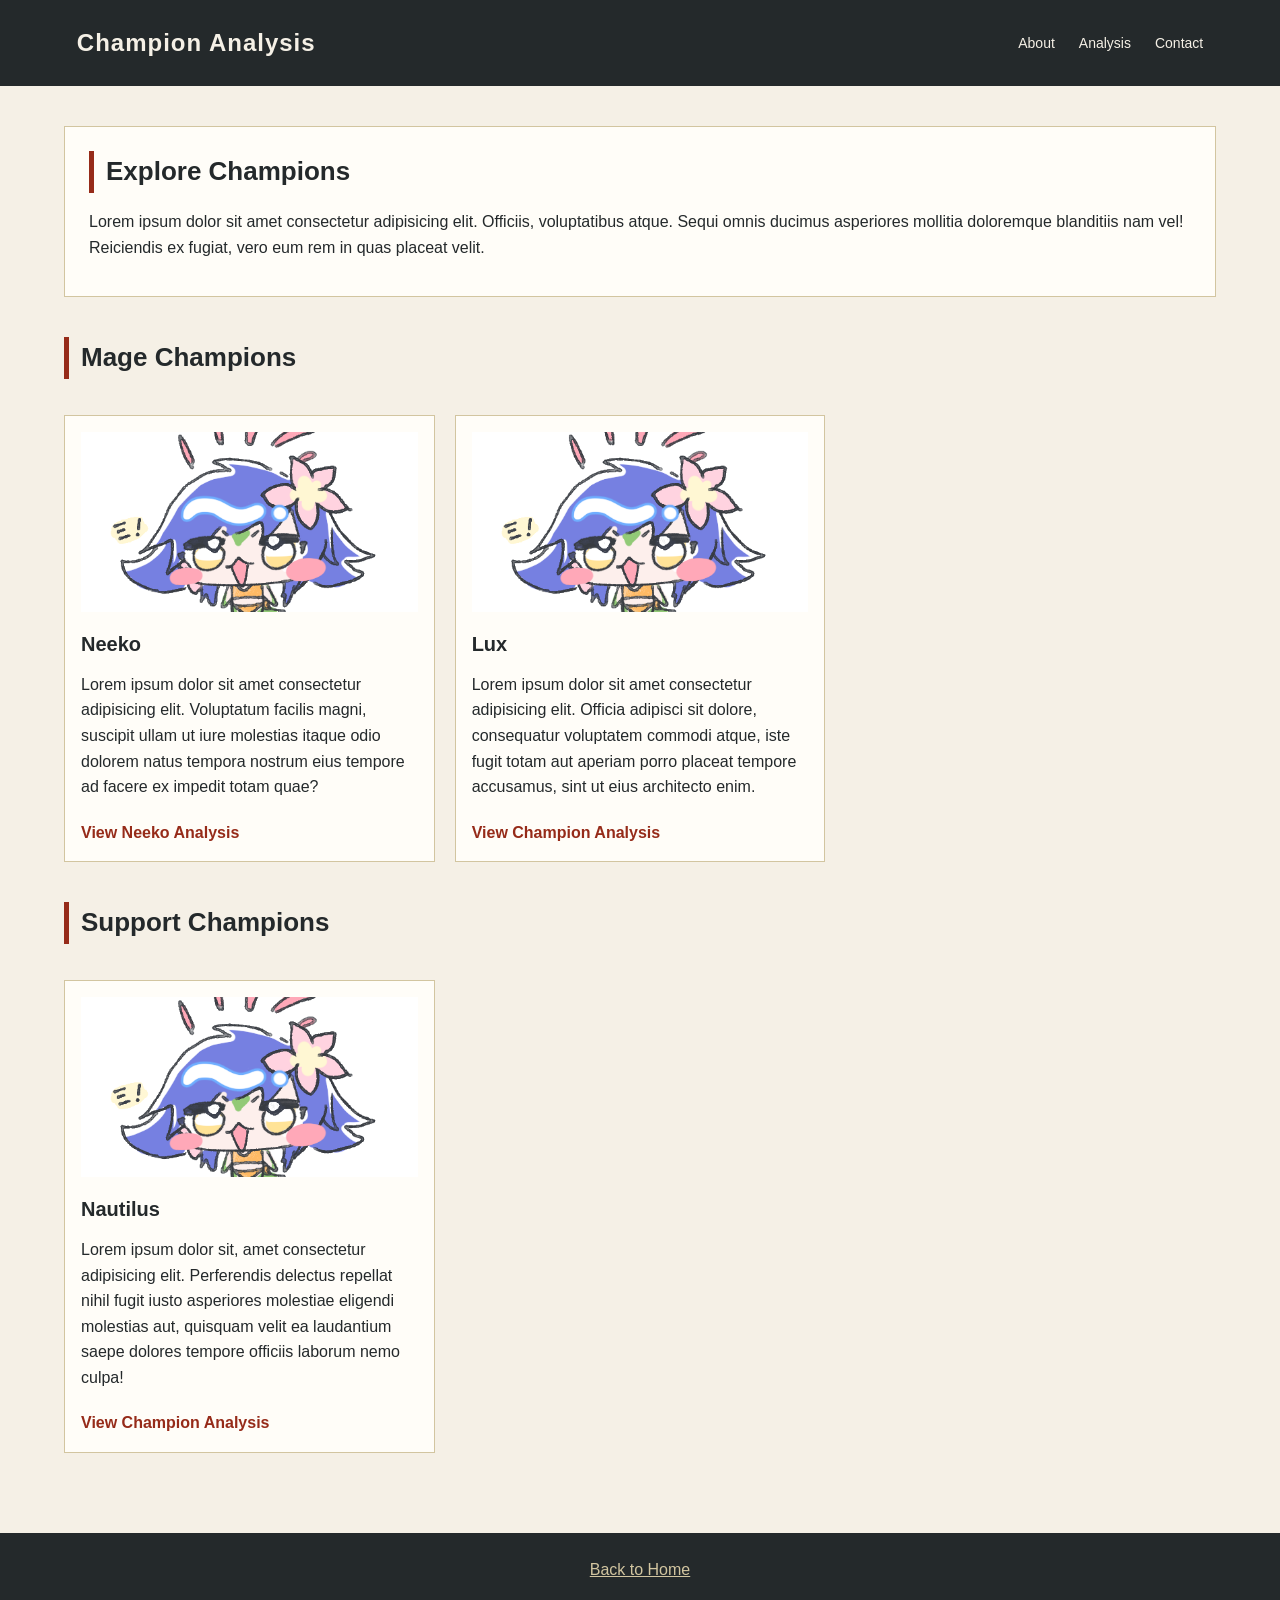
==== analysis.html @ e8d87517 "Add files via upload" ====
<!DOCTYPE html>
<html lang="en">
<head>
    <meta charset="UTF-8">
    <meta name="viewport" content="width=device-width, initial-scale=1.0">
    <title>Champion Analysis</title>
    <link rel="stylesheet" href="style.css">
</head>
<body>

    <header>
        <h1>Champion Analysis</h1>

        <nav>
            <a href="index.html">About</a>
            <a href="analysis.html">Analysis</a>
            <a href="contact.html">Contact</a>
        </nav>
    </header>

    <main>
        <section>
            <h2>Explore Champions</h2>
            <p>
                Lorem ipsum dolor sit amet consectetur adipisicing elit. Officiis, voluptatibus atque. Sequi omnis ducimus asperiores mollitia doloremque blanditiis nam vel! Reiciendis ex fugiat, vero eum rem in quas placeat velit.
            </p>
        </section>

        <section>
            <h2>Mage Champions</h2>

            <article>
                <img src="img/neeeeeko.png"
                     alt="Neeko champion artwork"
                     width="250">
                <h3>Neeko</h3>
                <p>Lorem ipsum dolor sit amet consectetur adipisicing elit. Voluptatum facilis magni, suscipit ullam ut iure molestias itaque odio dolorem natus tempora nostrum eius tempore ad facere ex impedit totam quae?</p>
                <a href="champion.html">View Neeko Analysis</a>
            </article>

            <article>
                <img src="img/neeeeeko.png"
                     alt="Lux champion artwork"
                     width="250">
                <h3>Lux</h3>
                <p>Lorem ipsum dolor sit amet consectetur adipisicing elit. Officia adipisci sit dolore, consequatur voluptatem commodi atque, iste fugit totam aut aperiam porro placeat tempore accusamus, sint ut eius architecto enim.</p>
                <a href="champion.html">View Champion Analysis</a>
            </article>
        </section>

        <section>
            <h2>Support Champions</h2>

            <article>
                <img src="img/neeeeeko.png"
                     alt="Nautilus champion artwork"
                     width="250">
                <h3>Nautilus</h3>
                <p>Lorem ipsum dolor sit, amet consectetur adipisicing elit. Perferendis delectus repellat nihil fugit iusto asperiores molestiae eligendi molestias aut, quisquam velit ea laudantium saepe dolores tempore officiis laborum nemo culpa!</p>
                <a href="champion.html">View Champion Analysis</a>
            </article>
        </section>
    </main>

    <footer>
        <a href="index.html">Back to Home</a>
    </footer>

</body>
</html>
---- style.css ----
* {
    box-sizing: border-box;
    margin: 0;
    padding: 0;
}

body {
    background-color: #f5f0e6;
    color: #24292b;
    font-family: Arial, sans-serif;
    line-height: 1.6;
}

img {
    display: block;
    max-width: 100%;
    height: auto;
}

a {
    color: inherit;
}

a:hover {
    color: #962b19;
}

header {
    background-color: #24292b;
    color: #f5f0e6;
    padding: 24px 6%;
    display: flex;
    justify-content: space-between;
    align-items: center;
    gap: 24px;
    flex-wrap: wrap;
}

header h1 {
    font-size: 24px;
    letter-spacing: 1px;
}

nav {
    display: flex;
    gap: 24px;
    flex-wrap: wrap;
}

nav a {
    color: #f5f0e6;
    text-decoration: none;
    font-size: 14px;
}

nav a:hover {
    color: #d2c5a0;
}

main {
    max-width: 1200px;
    margin: 0 auto;
    padding: 40px 24px;
}

section {
    margin-bottom: 40px;
}

h2 {
    font-size: 26px;
    margin-bottom: 16px;
    border-left: 5px solid #962b19;
    padding-left: 12px;
}

h3 {
    font-size: 20px;
    margin: 12px 0;
}

p {
    margin-bottom: 12px;
}

#about,
main > section:first-child {
    padding: 24px;
    background-color: #fffdf8;
    border: 1px solid #d2c5a0;
}

section:has(article) {
    display: grid;
    grid-template-columns: repeat(3, minmax(0, 1fr));
    gap: 20px;
}

section:has(article) > h2,
section:has(article) > p {
    grid-column: 1 / -1;
}

article {
    background-color: #fffdf8;
    border: 1px solid #d2c5a0;
    padding: 16px;
    min-width: 0;
}

article img {
    width: 100%;
    height: 180px;
    object-fit: cover;
    background-color: #24292b;
}

article a {
    display: inline-block;
    margin-top: 8px;
    color: #962b19;
    font-weight: bold;
    text-decoration: none;
}

main > section img {
    margin-bottom: 16px;
}

main > section:has(> img) img {
    max-height: 360px;
    object-fit: cover;
    object-position: center;
}

main > section:has(> img) {
    display: block;
}

main > section:has(> img) > img {
    width: 100%;
    max-width: 520px;
    background-color: #24292b;
}

form {
    max-width: 600px;
}

label {
    display: block;
    margin: 16px 0 6px;
    font-weight: bold;
}

input,
textarea {
    width: 100%;
    padding: 12px;
    border: 1px solid #b7ad96;
    background-color: #fffdf8;
    font: inherit;
}

button {
    margin-top: 16px;
    padding: 12px 24px;
    background-color: #962b19;
    color: white;
    border: none;
    cursor: pointer;
    font-size: 14px;
}

button:hover {
    background-color: #702014;
}

footer {
    background-color: #24292b;
    color: #f5f0e6;
    padding: 24px 6%;
    text-align: center;
}

footer a {
    color: #d2c5a0;
}

@media (max-width: 750px) {
    header {
        flex-direction: column;
        align-items: flex-start;
    }

    nav {
        gap: 16px;
    }

    section:has(article) {
        grid-template-columns: repeat(2, minmax(0, 1fr));
    }

    main {
        padding: 24px 16px;
    }
}

@media (max-width: 480px) {
    section:has(article) {
        grid-template-columns: 1fr;
    }

    header h1 {
        font-size: 21px;
    }
}
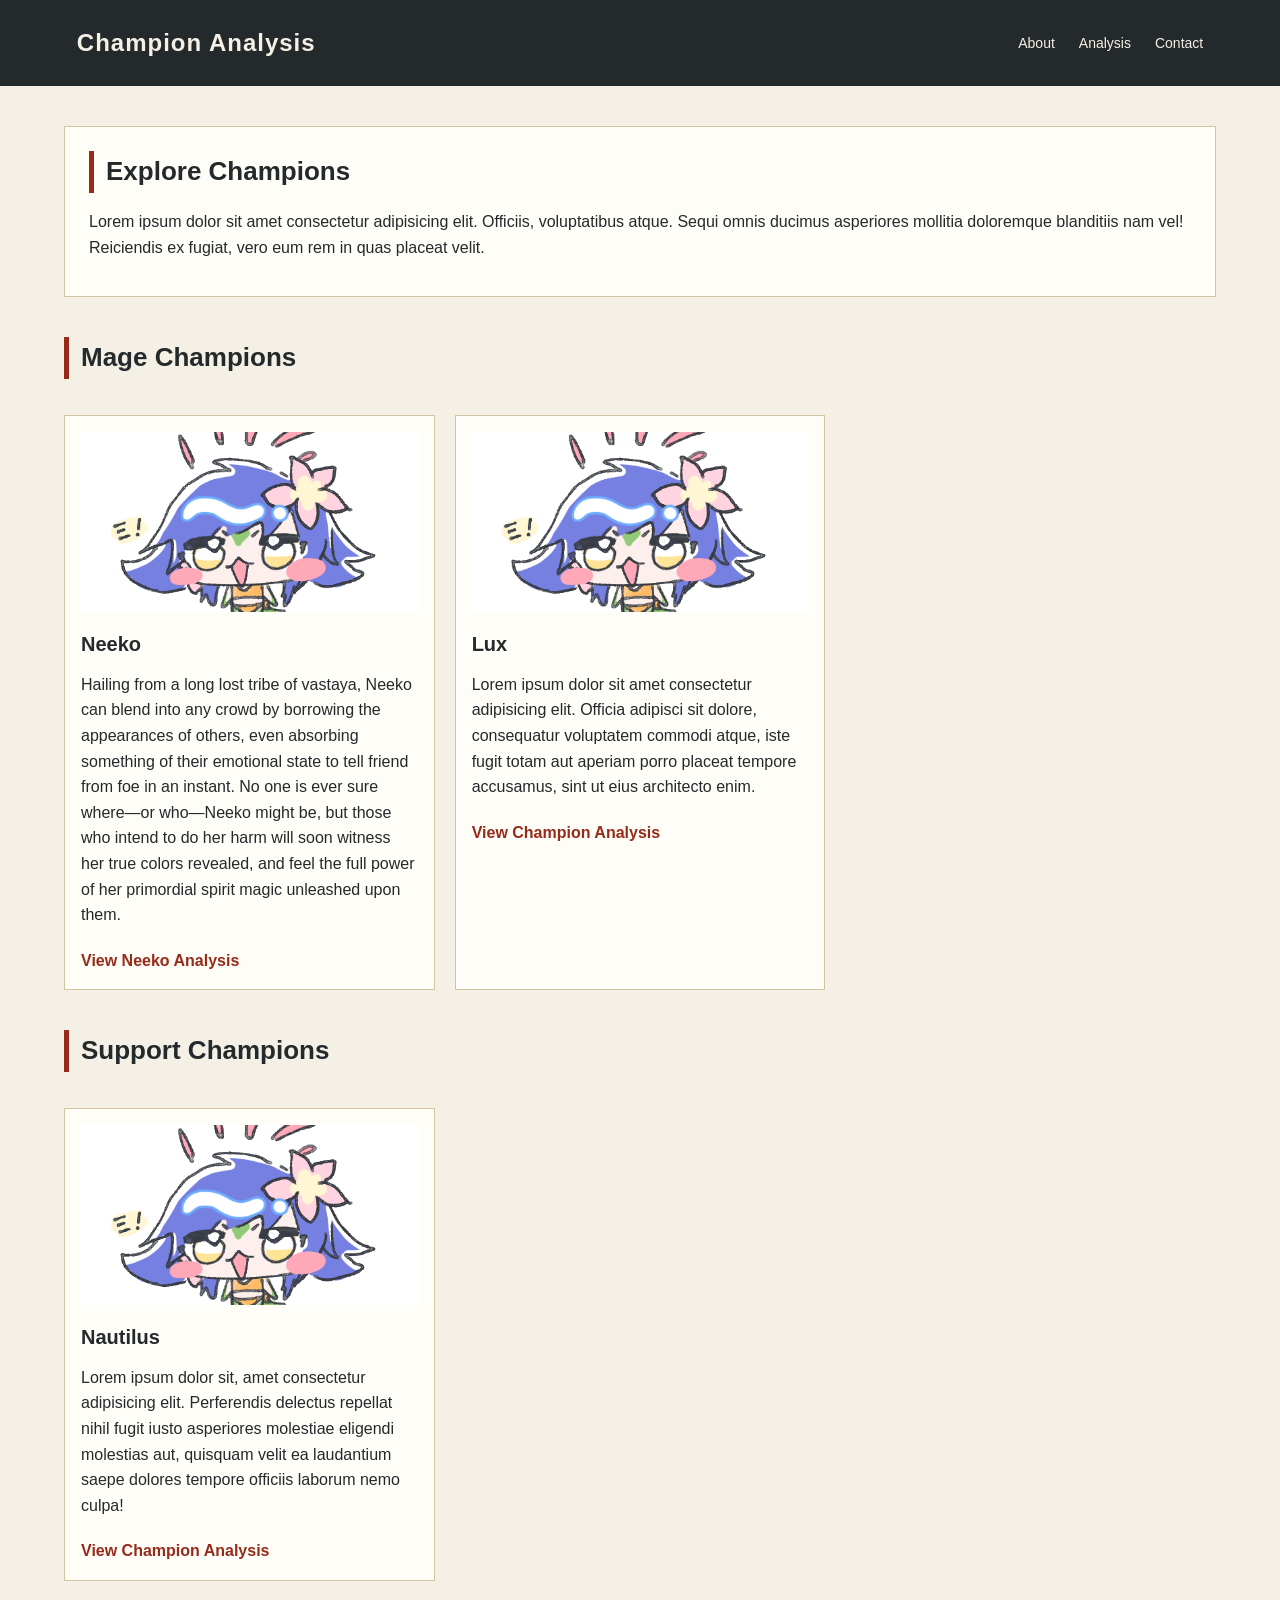
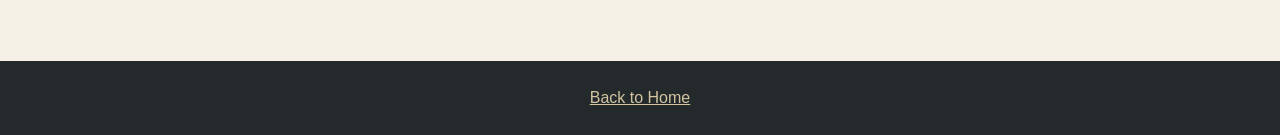
==== commit 40295dad: "Add files via upload" ====
--- a/analysis.html
+++ b/analysis.html
@@ -35,7 +35,7 @@
                      alt="Neeko champion artwork"
                      width="250">
                 <h3>Neeko</h3>
-                <p>Lorem ipsum dolor sit amet consectetur adipisicing elit. Voluptatum facilis magni, suscipit ullam ut iure molestias itaque odio dolorem natus tempora nostrum eius tempore ad facere ex impedit totam quae?</p>
+                <p>Hailing from a long lost tribe of vastaya, Neeko can blend into any crowd by borrowing the appearances of others, even absorbing something of their emotional state to tell friend from foe in an instant. No one is ever sure where—or who—Neeko might be, but those who intend to do her harm will soon witness her true colors revealed, and feel the full power of her primordial spirit magic unleashed upon them.</p>
                 <a href="champion.html">View Neeko Analysis</a>
             </article>
 
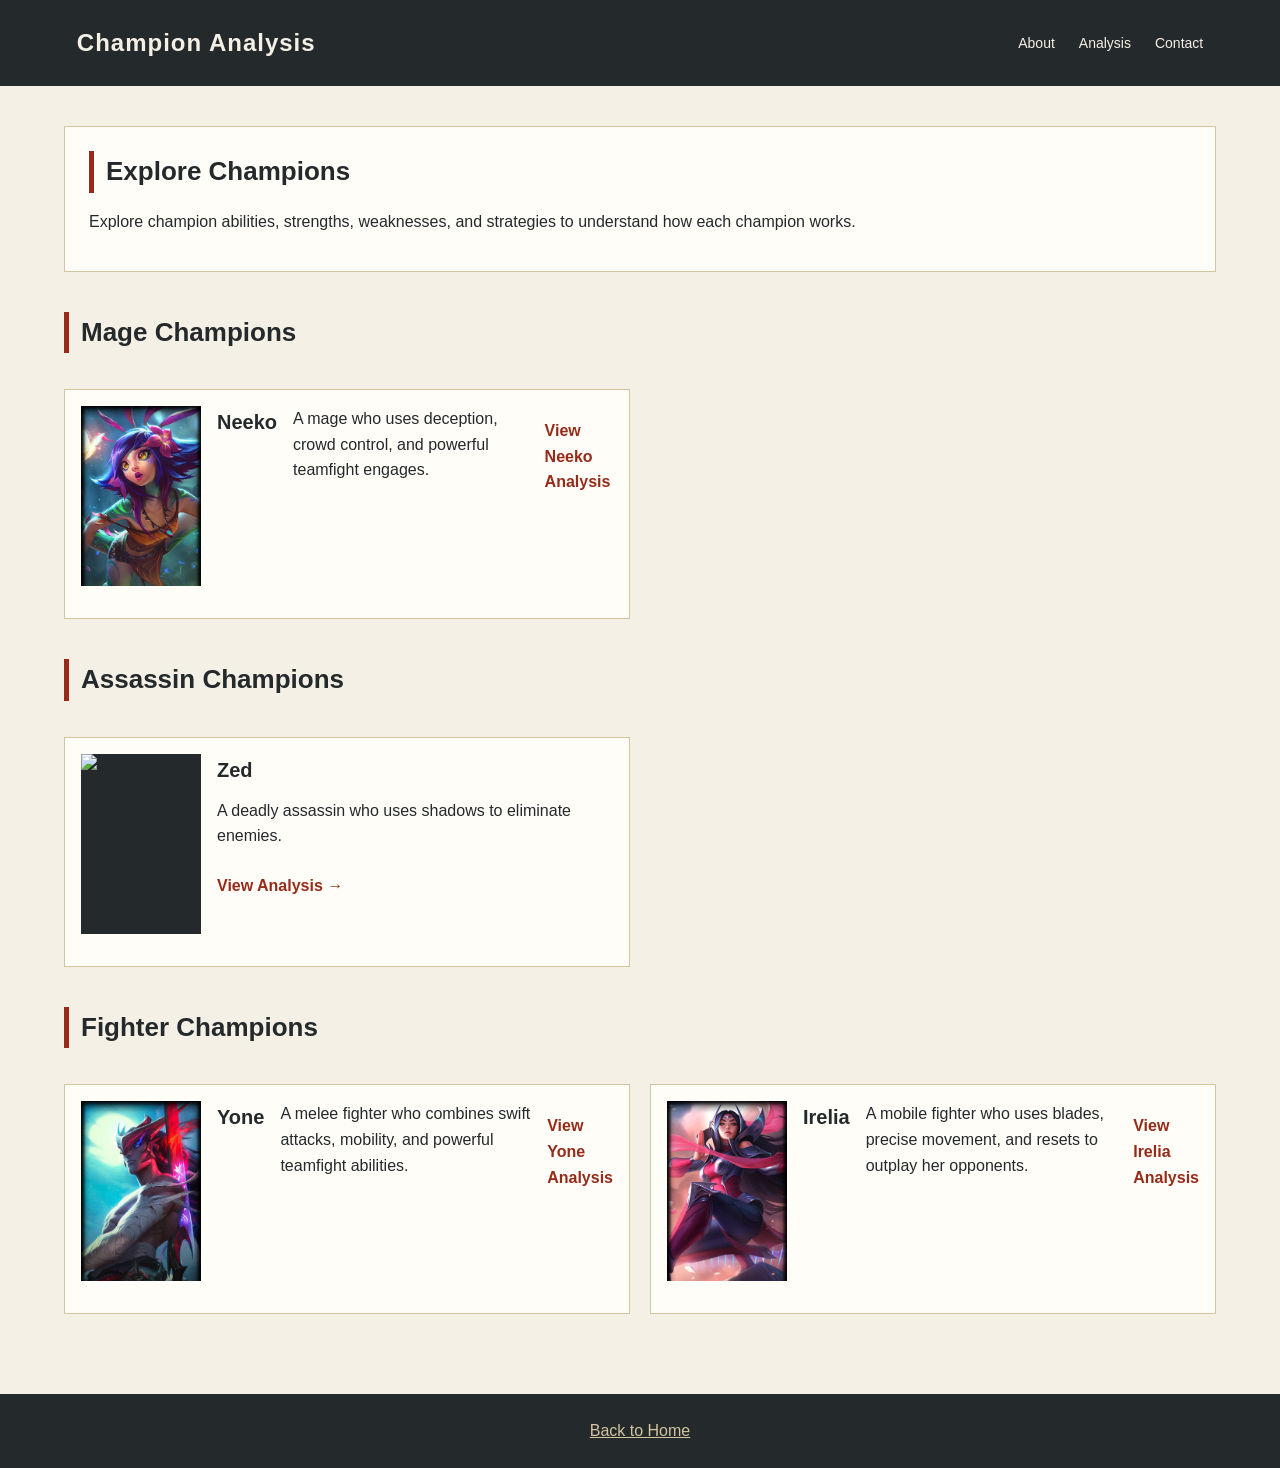
==== commit 00a49f49: "Add files via upload" ====
--- a/analysis.html
+++ b/analysis.html
@@ -23,7 +23,8 @@
         <section>
             <h2>Explore Champions</h2>
             <p>
-                Lorem ipsum dolor sit amet consectetur adipisicing elit. Officiis, voluptatibus atque. Sequi omnis ducimus asperiores mollitia doloremque blanditiis nam vel! Reiciendis ex fugiat, vero eum rem in quas placeat velit.
+                Explore champion abilities, strengths, weaknesses,
+                and strategies to understand how each champion works.
             </p>
         </section>
 
@@ -31,34 +32,57 @@
             <h2>Mage Champions</h2>
 
             <article>
-                <img src="img/neeeeeko.png"
+                <img src="img/Neeko.jpg"
                      alt="Neeko champion artwork"
                      width="250">
                 <h3>Neeko</h3>
-                <p>Hailing from a long lost tribe of vastaya, Neeko can blend into any crowd by borrowing the appearances of others, even absorbing something of their emotional state to tell friend from foe in an instant. No one is ever sure where—or who—Neeko might be, but those who intend to do her harm will soon witness her true colors revealed, and feel the full power of her primordial spirit magic unleashed upon them.</p>
+                <p>
+                    A mage who uses deception, crowd control,
+                    and powerful teamfight engages.
+                </p>
                 <a href="champion.html">View Neeko Analysis</a>
-            </article>
-
-            <article>
-                <img src="img/neeeeeko.png"
-                     alt="Lux champion artwork"
-                     width="250">
-                <h3>Lux</h3>
-                <p>Lorem ipsum dolor sit amet consectetur adipisicing elit. Officia adipisci sit dolore, consequatur voluptatem commodi atque, iste fugit totam aut aperiam porro placeat tempore accusamus, sint ut eius architecto enim.</p>
-                <a href="champion.html">View Champion Analysis</a>
             </article>
         </section>
 
         <section>
-            <h2>Support Champions</h2>
+            <h2>Assassin Champions</h2>
+
+           <article>
+    <img src="img/zed.jpg" alt="Zed">
+
+    <div>
+        <h3>Zed</h3>
+        <p>A deadly assassin who uses shadows to eliminate enemies.</p>
+        <a href="zed.html">View Analysis →</a>
+    </div>
+</article>
+        </section>
+
+        <section>
+            <h2>Fighter Champions</h2>
 
             <article>
-                <img src="img/neeeeeko.png"
-                     alt="Nautilus champion artwork"
+                <img src="img/Yone.jpg"
+                     alt="Yone champion artwork"
                      width="250">
-                <h3>Nautilus</h3>
-                <p>Lorem ipsum dolor sit, amet consectetur adipisicing elit. Perferendis delectus repellat nihil fugit iusto asperiores molestiae eligendi molestias aut, quisquam velit ea laudantium saepe dolores tempore officiis laborum nemo culpa!</p>
-                <a href="champion.html">View Champion Analysis</a>
+                <h3>Yone</h3>
+                <p>
+                    A melee fighter who combines swift attacks,
+                    mobility, and powerful teamfight abilities.
+                </p>
+                <a href="yone.html">View Yone Analysis</a>
+            </article>
+
+            <article>
+                <img src="img/Irelia.jpg"
+                     alt="Irelia champion artwork"
+                     width="250">
+                <h3>Irelia</h3>
+                <p>
+                    A mobile fighter who uses blades, precise
+                    movement, and resets to outplay her opponents.
+                </p>
+                <a href="irelia.html">View Irelia Analysis</a>
             </article>
         </section>
     </main>
--- a/style.css
+++ b/style.css
@@ -1,4 +1,3 @@
-
 * {
     box-sizing: border-box;
     margin: 0;
@@ -15,7 +14,6 @@
 img {
     display: block;
     max-width: 100%;
-    height: auto;
 }
 
 a {
@@ -93,7 +91,7 @@
 
 section:has(article) {
     display: grid;
-    grid-template-columns: repeat(3, minmax(0, 1fr));
+    grid-template-columns: repeat(2, minmax(0, 1fr));
     gap: 20px;
 }
 
@@ -103,6 +101,9 @@
 }
 
 article {
+    display: flex;
+    gap: 16px;
+    align-items: flex-start;
     background-color: #fffdf8;
     border: 1px solid #d2c5a0;
     padding: 16px;
@@ -110,15 +111,21 @@
 }
 
 article img {
-    width: 100%;
+    width: 120px;
     height: 180px;
     object-fit: cover;
-    background-color: #24292b;
+    object-position: center top;
+    background-color: #24292b;
+    flex-shrink: 0;
+}
+
+article h3 {
+    margin-top: 0;
 }
 
 article a {
     display: inline-block;
-    margin-top: 8px;
+    margin-top: 12px;
     color: #962b19;
     font-weight: bold;
     text-decoration: none;
@@ -128,20 +135,37 @@
     margin-bottom: 16px;
 }
 
-main > section:has(> img) img {
-    max-height: 360px;
-    object-fit: cover;
-    object-position: center;
-}
-
-main > section:has(> img) {
-    display: block;
-}
-
 main > section:has(> img) > img {
     width: 100%;
     max-width: 520px;
-    background-color: #24292b;
+    max-height: 360px;
+    object-fit: cover;
+    object-position: center top;
+    background-color: #24292b;
+}
+
+.champion-info {
+    display: flex;
+    gap: 30px;
+    align-items: flex-start;
+    margin: 30px 0;
+}
+
+.champion-info img {
+    width: 35%;
+    height: 600px;
+    object-fit: cover;
+    object-position: center top;
+    flex-shrink: 0;
+}
+
+.description {
+    flex: 1;
+    min-width: 0;
+}
+
+.description h2 {
+    margin-top: 0;
 }
 
 form {
@@ -198,21 +222,36 @@
         gap: 16px;
     }
 
-    section:has(article) {
-        grid-template-columns: repeat(2, minmax(0, 1fr));
-    }
-
     main {
         padding: 24px 16px;
     }
-}
-
-@media (max-width: 480px) {
+
     section:has(article) {
         grid-template-columns: 1fr;
     }
 
+    .champion-info img {
+        height: 480px;
+    }
+}
+
+@media (max-width: 480px) {
     header h1 {
         font-size: 21px;
     }
-}
+
+    article img {
+        width: 100px;
+        height: 150px;
+    }
+
+    .champion-info {
+        flex-direction: column;
+        margin: 20px 0;
+    }
+
+    .champion-info img {
+        width: 100%;
+        height: 400px;
+    }
+}
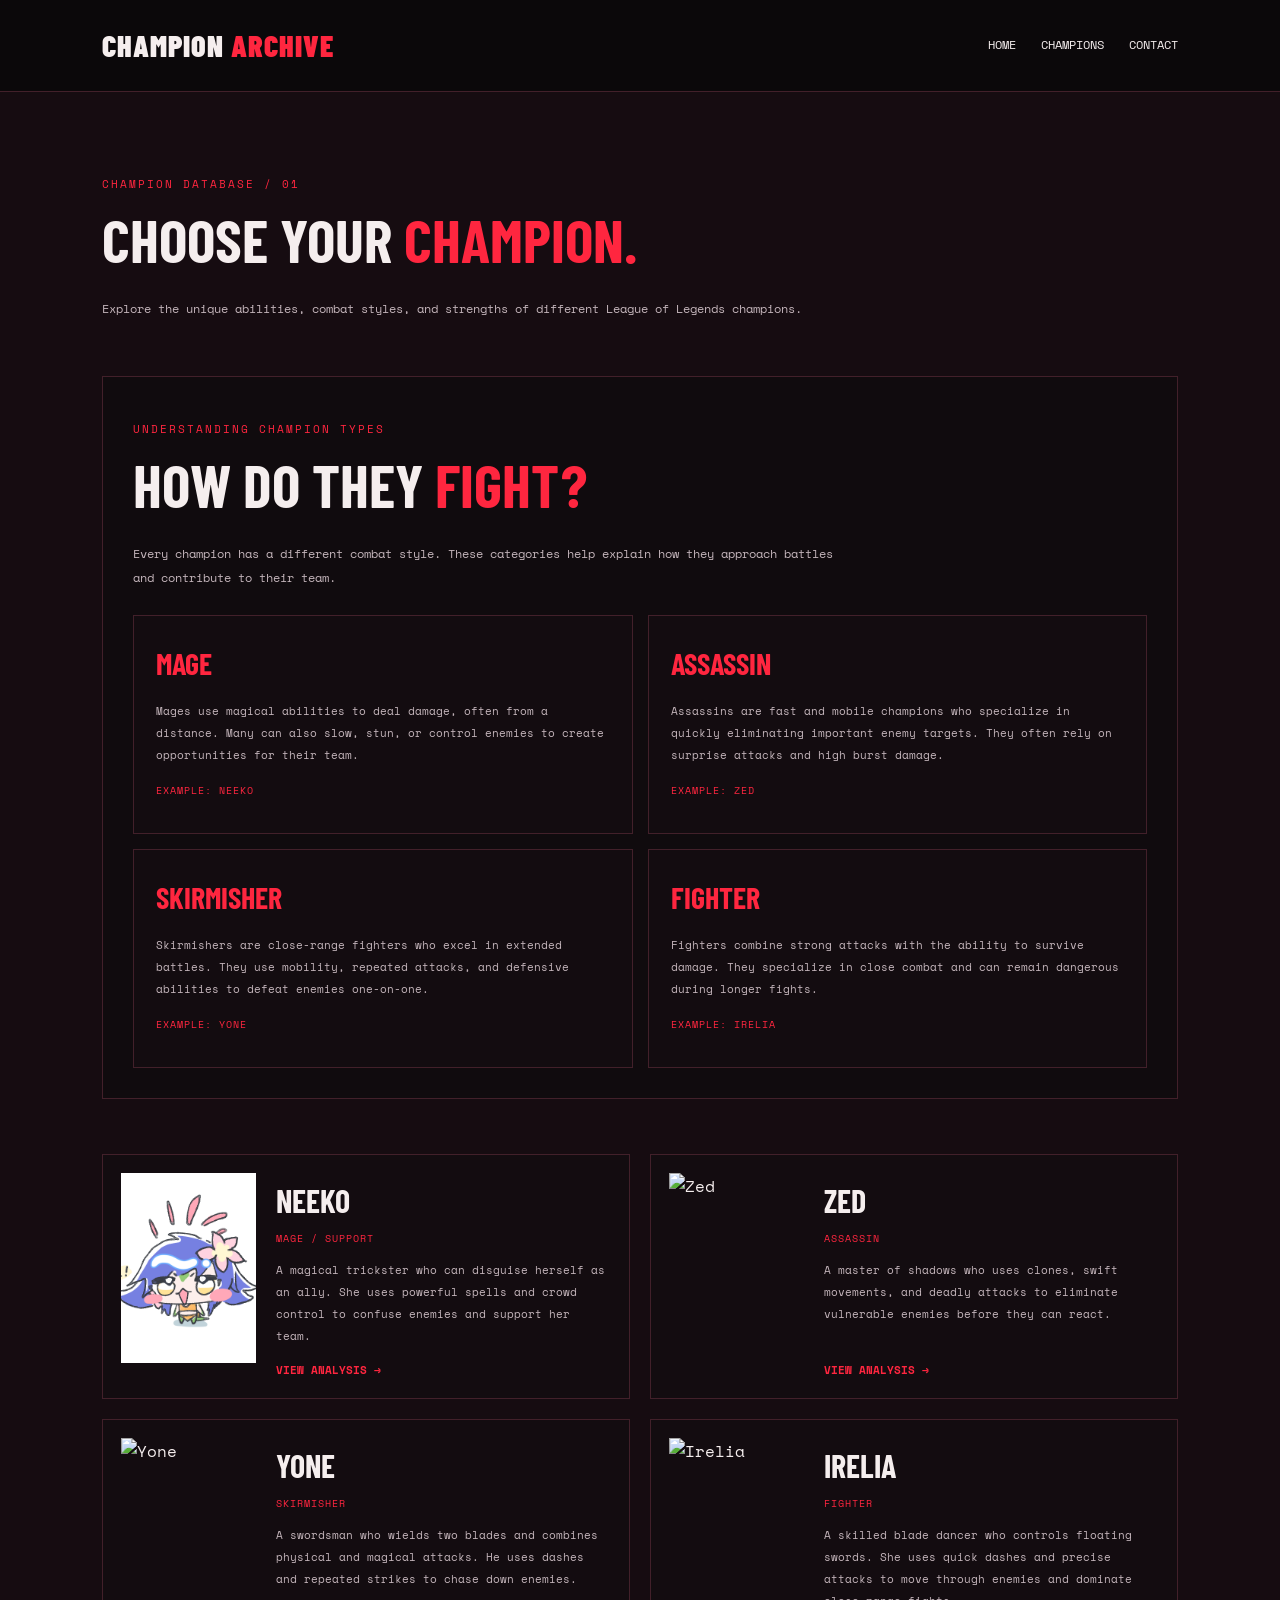
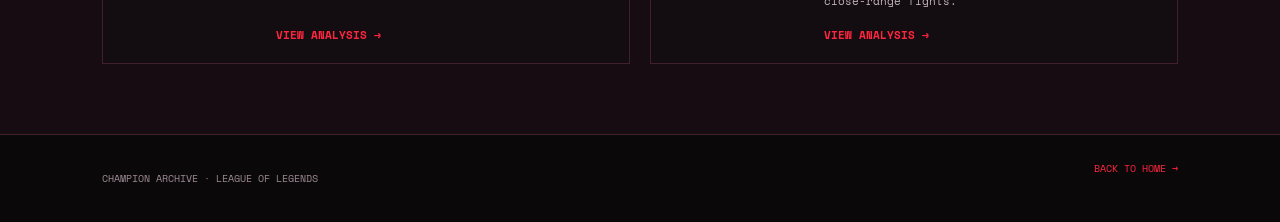
==== commit 83801088: "Add files via upload" ====
--- a/analysis.html
+++ b/analysis.html
@@ -1,95 +1,114 @@
-
 <!DOCTYPE html>
 <html lang="en">
 <head>
     <meta charset="UTF-8">
     <meta name="viewport" content="width=device-width, initial-scale=1.0">
-    <title>Champion Analysis</title>
+    <title>Champion Analysis | Champion Archive</title>
     <link rel="stylesheet" href="style.css">
 </head>
 <body>
 
-    <header>
-        <h1>Champion Analysis</h1>
+<header>
+    <a href="index.html" class="logo">CHAMPION<span> ARCHIVE</span></a>
+    <nav>
+        <a href="index.html">HOME</a>
+        <a href="analysis.html">CHAMPIONS</a>
+        <a href="contact.html">CONTACT</a>
+    </nav>
+</header>
 
-        <nav>
-            <a href="index.html">About</a>
-            <a href="analysis.html">Analysis</a>
-            <a href="contact.html">Contact</a>
-        </nav>
-    </header>
+<main>
 
-    <main>
-        <section>
-            <h2>Explore Champions</h2>
-            <p>
-                Explore champion abilities, strengths, weaknesses,
-                and strategies to understand how each champion works.
-            </p>
-        </section>
+    <section id="champions">
+        <p class="label">CHAMPION DATABASE / 01</p>
+        <h2>CHOOSE YOUR <span>CHAMPION.</span></h2>
+        <p>Explore the unique abilities, combat styles, and strengths of different League of Legends champions.</p>
 
-        <section>
-            <h2>Mage Champions</h2>
+        <div class="type-guide">
+            <p class="label">UNDERSTANDING CHAMPION TYPES</p>
+            <h2>HOW DO THEY <span>FIGHT?</span></h2>
+            <p class="type-intro">Every champion has a different combat style. These categories help explain how they approach battles and contribute to their team.</p>
 
-            <article>
-                <img src="img/Neeko.jpg"
-                     alt="Neeko champion artwork"
-                     width="250">
-                <h3>Neeko</h3>
-                <p>
-                    A mage who uses deception, crowd control,
-                    and powerful teamfight engages.
-                </p>
-                <a href="champion.html">View Neeko Analysis</a>
-            </article>
-        </section>
+            <div class="type-grid">
 
-        <section>
-            <h2>Assassin Champions</h2>
+                <article class="type-card">
+                    <h3>MAGE</h3>
+                    <p>Mages use magical abilities to deal damage, often from a distance. Many can also slow, stun, or control enemies to create opportunities for their team.</p>
+                    <p class="type-example">EXAMPLE: NEEKO</p>
+                </article>
 
-           <article>
-    <img src="img/zed.jpg" alt="Zed">
+                <article class="type-card">
+                    <h3>ASSASSIN</h3>
+                    <p>Assassins are fast and mobile champions who specialize in quickly eliminating important enemy targets. They often rely on surprise attacks and high burst damage.</p>
+                    <p class="type-example">EXAMPLE: ZED</p>
+                </article>
 
-    <div>
-        <h3>Zed</h3>
-        <p>A deadly assassin who uses shadows to eliminate enemies.</p>
-        <a href="zed.html">View Analysis →</a>
-    </div>
-</article>
-        </section>
+                <article class="type-card">
+                    <h3>SKIRMISHER</h3>
+                    <p>Skirmishers are close-range fighters who excel in extended battles. They use mobility, repeated attacks, and defensive abilities to defeat enemies one-on-one.</p>
+                    <p class="type-example">EXAMPLE: YONE</p>
+                </article>
 
-        <section>
-            <h2>Fighter Champions</h2>
+                <article class="type-card">
+                    <h3>FIGHTER</h3>
+                    <p>Fighters combine strong attacks with the ability to survive damage. They specialize in close combat and can remain dangerous during longer fights.</p>
+                    <p class="type-example">EXAMPLE: IRELIA</p>
+                </article>
 
-            <article>
-                <img src="img/Yone.jpg"
-                     alt="Yone champion artwork"
-                     width="250">
-                <h3>Yone</h3>
-                <p>
-                    A melee fighter who combines swift attacks,
-                    mobility, and powerful teamfight abilities.
-                </p>
-                <a href="yone.html">View Yone Analysis</a>
+            </div>
+        </div>
+
+        <div class="champion-grid">
+
+            <article class="champion-card">
+                <img src="img/neeeeeko.png" alt="Neeko">
+                <div>
+                    <h3>NEEKO</h3>
+                    <p class="role">MAGE / SUPPORT</p>
+                    <p>A magical trickster who can disguise herself as an ally. She uses powerful spells and crowd control to confuse enemies and support her team.</p>
+                    <a href="neeko.html">VIEW ANALYSIS →</a>
+                </div>
             </article>
 
-            <article>
-                <img src="img/Irelia.jpg"
-                     alt="Irelia champion artwork"
-                     width="250">
-                <h3>Irelia</h3>
-                <p>
-                    A mobile fighter who uses blades, precise
-                    movement, and resets to outplay her opponents.
-                </p>
-                <a href="irelia.html">View Irelia Analysis</a>
+            <article class="champion-card">
+                <img src="img/zed.jpg" alt="Zed">
+                <div>
+                    <h3>ZED</h3>
+                    <p class="role">ASSASSIN</p>
+                    <p>A master of shadows who uses clones, swift movements, and deadly attacks to eliminate vulnerable enemies before they can react.</p>
+                    <a href="zed.html">VIEW ANALYSIS →</a>
+                </div>
             </article>
-        </section>
-    </main>
 
-    <footer>
-        <a href="index.html">Back to Home</a>
-    </footer>
+            <article class="champion-card">
+                <img src="img/yone.jpg" alt="Yone">
+                <div>
+                    <h3>YONE</h3>
+                    <p class="role">SKIRMISHER</p>
+                    <p>A swordsman who wields two blades and combines physical and magical attacks. He uses dashes and repeated strikes to chase down enemies.</p>
+                    <a href="yone.html">VIEW ANALYSIS →</a>
+                </div>
+            </article>
+
+            <article class="champion-card">
+                <img src="img/irelia.jpg" alt="Irelia">
+                <div>
+                    <h3>IRELIA</h3>
+                    <p class="role">FIGHTER</p>
+                    <p>A skilled blade dancer who controls floating swords. She uses quick dashes and precise attacks to move through enemies and dominate close-range fights.</p>
+                    <a href="irelia.html">VIEW ANALYSIS →</a>
+                </div>
+            </article>
+
+        </div>
+    </section>
+
+</main>
+
+<footer>
+    <p>CHAMPION ARCHIVE · LEAGUE OF LEGENDS</p>
+    <a href="index.html">BACK TO HOME →</a>
+</footer>
 
 </body>
-</html>
+</html>
--- a/style.css
+++ b/style.css
@@ -1,14 +1,19 @@
+@import url('https://fonts.googleapis.com/css2?family=Barlow+Condensed:wght@500;700;900&family=Space+Mono&display=swap');
+
 * {
     box-sizing: border-box;
+}
+
+html {
+    scroll-behavior: smooth;
+}
+
+body {
     margin: 0;
-    padding: 0;
-}
-
-body {
-    background-color: #f5f0e6;
-    color: #24292b;
-    font-family: Arial, sans-serif;
-    line-height: 1.6;
+    background: #0b080a;
+    color: #f5eeee;
+    font-family: 'Space Mono', monospace;
+    line-height: 1.7;
 }
 
 img {
@@ -20,238 +25,583 @@
     color: inherit;
 }
 
-a:hover {
-    color: #962b19;
-}
-
 header {
-    background-color: #24292b;
-    color: #f5f0e6;
-    padding: 24px 6%;
     display: flex;
     justify-content: space-between;
     align-items: center;
-    gap: 24px;
-    flex-wrap: wrap;
-}
-
-header h1 {
-    font-size: 24px;
+    gap: 20px;
+    padding: 20px 8%;
+    background: #0b080a;
+    border-bottom: 1px solid #42202a;
+}
+
+.logo {
+    color: #f5eeee;
+    font-family: 'Barlow Condensed', sans-serif;
+    font-size: 30px;
+    font-weight: 900;
+    text-decoration: none;
     letter-spacing: 1px;
+}
+
+.logo span {
+    color: #ff263f;
 }
 
 nav {
     display: flex;
-    gap: 24px;
+    gap: 25px;
     flex-wrap: wrap;
 }
 
 nav a {
-    color: #f5f0e6;
+    color: #f5eeee;
+    font-size: 12px;
     text-decoration: none;
-    font-size: 14px;
+    transition: color 0.3s;
 }
 
 nav a:hover {
-    color: #d2c5a0;
+    color: #ff263f;
 }
 
 main {
-    max-width: 1200px;
-    margin: 0 auto;
-    padding: 40px 24px;
+    min-height: 70vh;
+}
+
+.hero {
+    min-height: 480px;
+    padding: 100px 8%;
+    background: linear-gradient(120deg, #0b080a, #42101e);
+    display: flex;
+    flex-direction: column;
+    justify-content: center;
+}
+
+.hero .label,
+.label {
+    color: #ff263f;
+    font-size: 11px;
+    letter-spacing: 2px;
+}
+
+.hero h1 {
+    margin: 10px 0;
+    color: #f5eeee;
+    font-family: 'Barlow Condensed', sans-serif;
+    font-size: clamp(75px, 15vw, 160px);
+    font-weight: 900;
+    line-height: 0.95;
+    text-shadow: 5px 5px #791326;
+    animation: appear 1s ease-out;
+}
+
+.hero p {
+    max-width: 650px;
+    color: #c4b5bb;
+    font-size: 12px;
+}
+
+.button {
+    display: inline-block;
+    width: fit-content;
+    margin-top: 20px;
+    padding: 14px 20px;
+    border: 1px solid #ff263f;
+    color: #f5eeee;
+    font-size: 12px;
+    text-decoration: none;
+    transition: background 0.3s, transform 0.3s;
+}
+
+.button:hover {
+    background: #ff263f;
+    color: white;
+    transform: translateY(-4px);
 }
 
 section {
-    margin-bottom: 40px;
-}
-
-h2 {
-    font-size: 26px;
-    margin-bottom: 16px;
-    border-left: 5px solid #962b19;
-    padding-left: 12px;
-}
-
-h3 {
-    font-size: 20px;
-    margin: 12px 0;
-}
-
-p {
-    margin-bottom: 12px;
-}
-
-#about,
-main > section:first-child {
-    padding: 24px;
-    background-color: #fffdf8;
-    border: 1px solid #d2c5a0;
-}
-
-section:has(article) {
+    padding: 70px 8%;
+}
+
+section h2 {
+    margin: 0 0 25px;
+    font-family: 'Barlow Condensed', sans-serif;
+    font-size: clamp(35px, 5vw, 60px);
+    line-height: 1.1;
+}
+
+section h2 span {
+    color: #ff263f;
+}
+
+section p {
+    color: #c4b5bb;
+    font-size: 12px;
+    line-height: 2;
+}
+
+#about {
+    background: #100b0e;
+}
+
+#about p {
+    max-width: 750px;
+}
+
+#featured {
+    background: #0b080a;
+}
+
+.featured-content {
+    display: flex;
+    align-items: center;
+    gap: 35px;
+}
+
+.featured-content img {
+    width: 38%;
+    height: 420px;
+    object-fit: cover;
+    object-position: center top;
+    border: 1px solid #42202a;
+}
+
+.featured-text {
+    flex: 1;
+}
+
+.featured-text h3 {
+    color: #ff263f;
+    font-family: 'Barlow Condensed', sans-serif;
+    font-size: 42px;
+    margin: 0;
+}
+
+#champions {
+    background: #160c11;
+}
+
+.champion-grid {
     display: grid;
     grid-template-columns: repeat(2, minmax(0, 1fr));
     gap: 20px;
-}
-
-section:has(article) > h2,
-section:has(article) > p {
-    grid-column: 1 / -1;
-}
-
-article {
+    margin-top: 30px;
+}
+
+.champion-card {
     display: flex;
-    gap: 16px;
-    align-items: flex-start;
-    background-color: #fffdf8;
-    border: 1px solid #d2c5a0;
-    padding: 16px;
-    min-width: 0;
-}
-
-article img {
-    width: 120px;
-    height: 180px;
+    align-items: stretch;
+    gap: 20px;
+    padding: 18px;
+    background: #130c10;
+    border: 1px solid #42202a;
+    transition: background 0.3s, transform 0.3s, border-color 0.3s;
+}
+
+.champion-card:hover {
+    background: #281019;
+    border-color: #ff263f;
+    transform: translateY(-5px);
+}
+
+.champion-card img {
+    width: 135px;
+    min-width: 135px;
+    height: 190px;
     object-fit: cover;
     object-position: center top;
-    background-color: #24292b;
-    flex-shrink: 0;
-}
-
-article h3 {
-    margin-top: 0;
-}
-
-article a {
+}
+
+.champion-card div {
+    display: flex;
+    flex-direction: column;
+    align-items: flex-start;
+}
+
+.champion-card h3 {
+    margin: 0;
+    color: #f5eeee;
+    font-family: 'Barlow Condensed', sans-serif;
+    font-size: 32px;
+}
+
+.champion-card .role {
+    margin: 2px 0 10px;
+    color: #ff263f;
+    font-size: 10px;
+    letter-spacing: 1px;
+}
+
+.champion-card p {
+    margin: 0;
+    font-size: 11px;
+}
+
+.champion-card a {
     display: inline-block;
-    margin-top: 12px;
-    color: #962b19;
+    margin-top: auto;
+    padding-top: 14px;
+    color: #ff263f;
+    font-size: 11px;
     font-weight: bold;
     text-decoration: none;
-}
-
-main > section img {
-    margin-bottom: 16px;
-}
-
-main > section:has(> img) > img {
+    transition: color 0.3s;
+}
+
+.champion-card a:hover {
+    color: white;
+}
+
+.champion-page {
+    padding: 65px 8%;
+    background: linear-gradient(120deg, #0b080a, #1d0b12);
+}
+
+.champion-heading {
+    margin-bottom: 35px;
+}
+
+.champion-heading .label {
+    color: #ff263f;
+    font-size: 11px;
+    letter-spacing: 2px;
+}
+
+.champion-heading h1 {
+    margin: 0;
+    font-family: 'Barlow Condensed', sans-serif;
+    font-size: clamp(65px, 12vw, 120px);
+    font-weight: 900;
+    line-height: 1;
+    text-shadow: 4px 4px #791326;
+}
+
+.champion-heading p {
+    color: #c4b5bb;
+    font-size: 12px;
+}
+
+.champion-info {
+    display: grid;
+    grid-template-columns: minmax(250px, 0.8fr) minmax(0, 1.2fr);
+    align-items: start;
+    gap: 35px;
+}
+
+.champion-art {
     width: 100%;
-    max-width: 520px;
-    max-height: 360px;
+    height: 650px;
     object-fit: cover;
     object-position: center top;
-    background-color: #24292b;
-}
-
-.champion-info {
-    display: flex;
-    gap: 30px;
-    align-items: flex-start;
-    margin: 30px 0;
-}
-
-.champion-info img {
-    width: 35%;
-    height: 600px;
-    object-fit: cover;
-    object-position: center top;
-    flex-shrink: 0;
+    border: 1px solid #42202a;
 }
 
 .description {
-    flex: 1;
     min-width: 0;
 }
 
 .description h2 {
-    margin-top: 0;
+    margin: 0 0 20px;
+    color: #f5eeee;
+    font-family: 'Barlow Condensed', sans-serif;
+    font-size: 42px;
+}
+
+.ability-list {
+    display: grid;
+    gap: 12px;
+}
+
+.ability {
+    padding: 18px;
+    background: #130c10;
+    border: 1px solid #42202a;
+    transition: background 0.3s, border-color 0.3s;
+}
+
+.ability:hover {
+    background: #281019;
+    border-color: #ff263f;
+}
+
+.ability h3 {
+    margin: 0 0 6px;
+    color: #ff263f;
+    font-family: 'Barlow Condensed', sans-serif;
+    font-size: 25px;
+}
+
+.ability p {
+    margin: 0;
+    color: #c4b5bb;
+    font-size: 11px;
+}
+
+.strategy {
+    margin-top: 35px;
+}
+
+.strategy-grid {
+    display: grid;
+    grid-template-columns: repeat(2, minmax(0, 1fr));
+    gap: 15px;
+}
+
+.strategy article {
+    padding: 20px;
+    background: #130c10;
+    border: 1px solid #42202a;
+}
+
+.strategy h3 {
+    margin: 0 0 8px;
+    color: #ff263f;
+    font-family: 'Barlow Condensed', sans-serif;
+    font-size: 25px;
+}
+
+.strategy p {
+    margin: 0;
+}
+
+.back-link {
+    display: inline-block;
+    margin-top: 35px;
+    color: #ff263f;
+    font-size: 12px;
+    text-decoration: none;
+}
+
+.back-link:hover {
+    color: white;
+}
+
+#contact {
+    background: #100b0e;
+}
+
+.contact-content {
+    max-width: 650px;
 }
 
 form {
-    max-width: 600px;
+    margin-top: 25px;
 }
 
 label {
     display: block;
-    margin: 16px 0 6px;
-    font-weight: bold;
+    margin: 18px 0 7px;
+    color: #f5eeee;
+    font-size: 12px;
 }
 
 input,
 textarea {
     width: 100%;
-    padding: 12px;
-    border: 1px solid #b7ad96;
-    background-color: #fffdf8;
+    padding: 13px;
+    background: #130c10;
+    border: 1px solid #42202a;
+    color: #f5eeee;
     font: inherit;
+    font-size: 12px;
+}
+
+input:focus,
+textarea:focus {
+    outline: none;
+    border-color: #ff263f;
+}
+
+textarea {
+    min-height: 150px;
+    resize: vertical;
 }
 
 button {
-    margin-top: 16px;
-    padding: 12px 24px;
-    background-color: #962b19;
+    margin-top: 20px;
+    padding: 14px 24px;
+    background: transparent;
+    border: 1px solid #ff263f;
     color: white;
-    border: none;
+    font-family: 'Space Mono', monospace;
+    font-size: 12px;
     cursor: pointer;
-    font-size: 14px;
+    transition: background 0.3s;
 }
 
 button:hover {
-    background-color: #702014;
+    background: #ff263f;
 }
 
 footer {
-    background-color: #24292b;
-    color: #f5f0e6;
-    padding: 24px 6%;
-    text-align: center;
+    display: flex;
+    justify-content: space-between;
+    gap: 20px;
+    padding: 25px 8%;
+    background: #0b080a;
+    border-top: 1px solid #42202a;
+    color: #9c8b92;
+    font-size: 10px;
 }
 
 footer a {
-    color: #d2c5a0;
-}
-
-@media (max-width: 750px) {
+    color: #ff263f;
+    text-decoration: none;
+}
+
+@keyframes appear {
+    from {
+        opacity: 0;
+        transform: translateY(20px);
+    }
+    to {
+        opacity: 1;
+        transform: translateY(0);
+    }
+}
+
+@media (max-width: 800px) {
     header {
         flex-direction: column;
+        gap: 12px;
+    }
+
+    nav {
+        justify-content: center;
+        gap: 16px;
+    }
+
+    .champion-grid {
+        grid-template-columns: 1fr;
+    }
+
+    .champion-info {
+        grid-template-columns: 1fr;
+    }
+
+    .champion-art {
+        height: 500px;
+        max-width: 500px;
+    }
+
+    .featured-content {
+        flex-direction: column;
         align-items: flex-start;
     }
 
-    nav {
-        gap: 16px;
-    }
-
-    main {
-        padding: 24px 16px;
-    }
-
-    section:has(article) {
+    .featured-content img {
+        width: 100%;
+        max-width: 500px;
+    }
+}
+
+@media (max-width: 500px) {
+    section {
+        padding: 50px 6%;
+    }
+
+    .hero {
+        padding: 75px 6%;
+    }
+
+    .champion-page {
+        padding: 45px 6%;
+    }
+
+    .champion-card {
+        gap: 13px;
+        padding: 12px;
+    }
+
+    .champion-card img {
+        width: 105px;
+        min-width: 105px;
+        height: 160px;
+    }
+
+    .champion-card h3 {
+        font-size: 27px;
+    }
+
+    .champion-card p {
+        font-size: 10px;
+    }
+
+    .champion-art {
+        height: 420px;
+    }
+
+    .strategy-grid {
         grid-template-columns: 1fr;
     }
 
-    .champion-info img {
-        height: 480px;
-    }
-}
-
-@media (max-width: 480px) {
-    header h1 {
-        font-size: 21px;
-    }
-
-    article img {
-        width: 100px;
-        height: 150px;
-    }
-
-    .champion-info {
+    footer {
         flex-direction: column;
-        margin: 20px 0;
-    }
-
-    .champion-info img {
-        width: 100%;
-        height: 400px;
+        text-align: center;
+    }
+}
+
+.type-guide {
+    margin-top: 55px;
+    margin-bottom: 55px;
+    padding: 30px;
+    background: #100b0e;
+    border: 1px solid #42202a;
+}
+
+.type-guide h2 {
+    margin-top: 8px;
+}
+
+.type-intro {
+    max-width: 700px;
+}
+
+.type-grid {
+    display: grid;
+    grid-template-columns: repeat(2, minmax(0, 1fr));
+    gap: 15px;
+    margin-top: 25px;
+}
+
+.type-card {
+    padding: 22px;
+    background: #130c10;
+    border: 1px solid #42202a;
+    transition: background 0.3s, transform 0.3s, border-color 0.3s;
+}
+
+.type-card:hover {
+    background: #35101b;
+    border-color: #ff263f;
+    transform: translateY(-5px);
+}
+
+.type-card h3 {
+    margin: 0 0 10px;
+    color: #ff263f;
+    font-family: 'Barlow Condensed', sans-serif;
+    font-size: 30px;
+}
+
+.type-card p {
+    font-size: 11px;
+}
+
+.type-card .type-example {
+    margin-top: 15px;
+    color: #ff263f;
+    font-size: 10px;
+    letter-spacing: 1px;
+}
+
+@media (max-width: 500px) {
+    .type-guide {
+        padding: 18px;
+    }
+
+    .type-grid {
+        grid-template-columns: 1fr;
     }
 }
